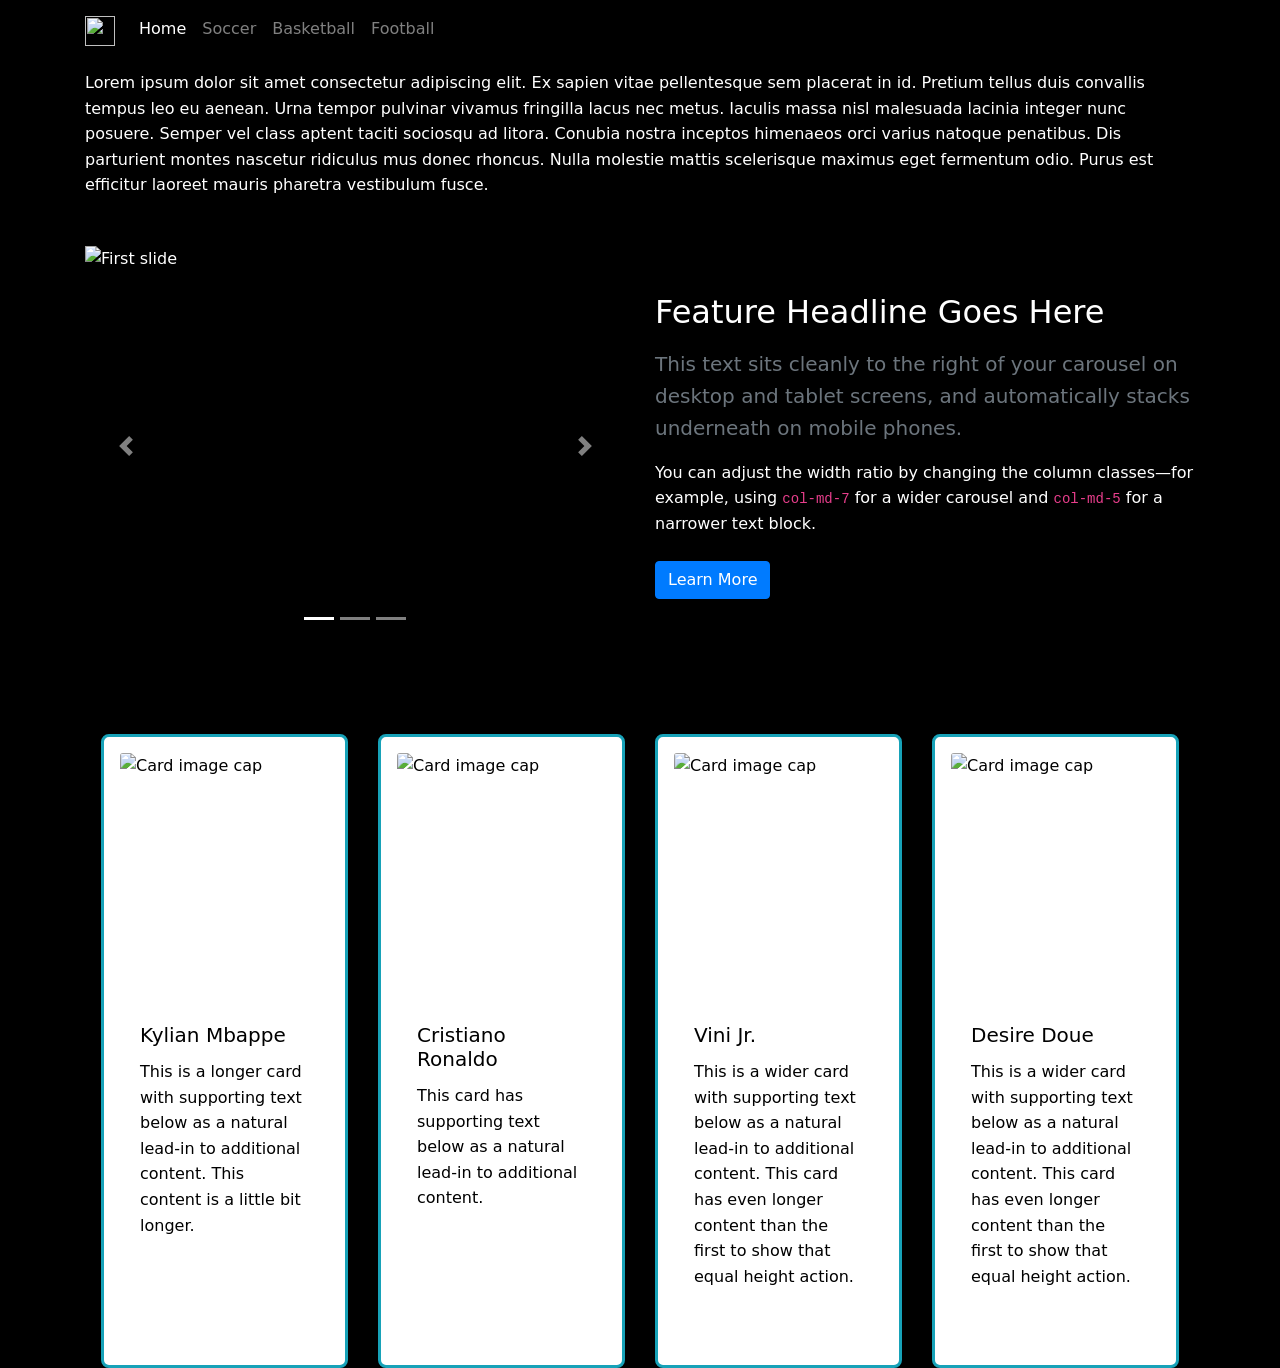
==== index.html @ 00d08259 "new adjust 2" ====
<!doctype html>
<html lang="en">
  <head>
    <!-- Required meta tags -->
    <meta charset="utf-8">
    <meta name="viewport" content="width=device-width, initial-scale=1, shrink-to-fit=no">

    <!-- Bootstrap CSS -->
    <link rel="stylesheet" href="https://cdn.jsdelivr.net/npm/bootstrap@4.0.0/dist/css/bootstrap.min.css" integrity="sha384-Gn5384xqQ1aoWXA+058RXPxPg6fy4IWvTNh0E263XmFcJlSAwiGgFAW/dAiS6JXm" crossorigin="anonymous">
    <link rel="stylesheet" href="styles.css" />
    
    <title>Nike</title>

      <nav class="navbar fixed-top navbar-expand-lg navbar-dark bg-black">
        <div class = "container">
          <a class="navbar-brand" href="#">
            <img src="https://static.vecteezy.com/system/resources/previews/014/414/661/original/nike-swoosh-logo-on-transparent-background-free-vector.jpg" width="30" height="30" alt="">
          </a>
          <button class="navbar-toggler" type="button" data-toggle="collapse" data-target="#navbarNavAltMarkup" aria-controls="navbarNavAltMarkup" aria-expanded="false" aria-label="Toggle navigation">
            <span class="navbar-toggler-icon"></span>
          </button>
          <div class="collapse navbar-collapse" id="navbarNavAltMarkup">
            <div class="navbar-nav">
              <a class="nav-item nav-link active" href="#">Home <span class="sr-only">(current)</span></a>
              <a class="nav-item nav-link" href="#">Soccer</a>
              <a class="nav-item nav-link" href="#">Basketball</a>
              <a class="nav-item nav-link" href="#">Football</a>
            </div>
          </div>
        </div>
      </nav>
    
  </head>
  <body>
     <main>
       
        <div class = "container">
          <p>
            Lorem ipsum dolor sit amet consectetur adipiscing elit. Ex sapien vitae pellentesque sem placerat in id. Pretium tellus duis convallis tempus leo eu aenean. Urna tempor pulvinar vivamus fringilla lacus nec metus. Iaculis massa nisl malesuada lacinia integer nunc posuere. Semper vel class aptent taciti sociosqu ad litora. Conubia nostra inceptos himenaeos orci varius natoque penatibus. Dis parturient montes nascetur ridiculus mus donec rhoncus. Nulla molestie mattis scelerisque maximus eget fermentum odio. Purus est efficitur laoreet mauris pharetra vestibulum fusce.
          </p>
        </div>

        <div class = "container my-5">
          <!-- 'align-items-center' vertically centers the text next to the carousel -->
          <div class = "row align-items-center g-4">
            
            <!-- Left Column: Carousel (Takes 6 of 12 columns on medium+ screens) -->
            <div class = "col-md-6">
              <div id = "featureCarousel" class = "carousel slide rounded overflow-hidden shadow" data-bs-ride = "carousel">
                
                <!-- Indicators (Dots) -->
                <div id = "carouselExampleIndicators" class = "carousel slide" data-ride = "carousel">
                  <ol class = "carousel-indicators">
                    <li data-target = "#carouselExampleIndicators" data-slide-to = "0" class = "active"></li>
                    <li data-target = "#carouselExampleIndicators" data-slide-to = "1"></li>
                    <li data-target = "#carouselExampleIndicators" data-slide-to = "2"></li>
                  </ol>
                  
                  <!-- Slides -->
                  <div class = "carousel-inner">
                    <div class = "carousel-item active">
                      <img class="d-block w-100 object-fit-cover" style = "height: 400px;" src = "https://www.soccerbible.com/media/142824/mbappe-tab-min.jpg" class="d-block w-100" alt="First slide">
                    </div>
                    <div class = "carousel-item">
                      <img class="d-block w-100 object-fit-cover" style = "height: 400px;" src = "https://static.nike.com/a/images/t_default/afab2e24-e9b5-40a0-86c3-c2890c92d301/ZM+SUPERFLY+10+ELITE+KM+FG.png" class="d-block w-100" alt="Second slide">
                    </div>
                    <div class = "carousel-item">
                      <img class="d-block w-100 object-fit-cover" style = "height: 400px;" src = "https://tse1.mm.bing.net/th/id/OIP.-Yha96NyEDZYQK-NwYE7YwHaIn?r=0&rs=1&pid=ImgDetMain&o=7&rm=3" class="d-block w-100" alt="Third slide">
                    </div>
                  </div>

                  <!-- Left/Right Controls -->
                  <a class = "carousel-control-prev" href = "#carouselExampleIndicators" role = "button" data-slide = "prev">
                    <span class = "carousel-control-prev-icon" aria-hidden="true"></span>
                    <span class = "sr-only">Previous</span>
                  </a>
                  <a class = "carousel-control-next" href = "#carouselExampleIndicators" role = "button" data-slide = "next">
                    <span class = "carousel-control-next-icon" aria-hidden = "true"></span>
                    <span class = "sr-only">Next</span>
                  </a>
                </div>
              </div>
            </div>

            <!-- Right Column: Text Content (Takes the remaining 6 columns) -->
            <div class = "col-md-6">
              <h2 class = "fw-bold mb-3">Feature Headline Goes Here</h2>
              <p class = "lead text-muted">
                This text sits cleanly to the right of your carousel on desktop and tablet screens, and automatically stacks underneath on mobile phones.
              </p>
              <p>
                You can adjust the width ratio by changing the column classes—for example, using <code>col-md-7</code> for a wider carousel and <code>col-md-5</code> for a narrower text block.
              </p>
              <a href = "#" class = "btn btn-primary mt-2">Learn More</a>
            </div>
          </div>
        </div>

        <div class = "container">
          <div class="row row-cols-1 row-cols-sm-6 row-cols-md-6  row-cols-lg-6 row-cols-xlg-4 p-3">
            <div class="col">
              <div class="card h-100 border-info mb-3">
                <img class="card-img-top" src="https://images.rtl.fr/~c/2000v2000/rtl/www/1556241-kylian-mbappe-avec-les-bleus-au-qatar-le-30-novembre-2022.jpg" alt="Card image cap">
                  <div class="card-body">
                    <h5 class="card-title">Kylian Mbappe</h5>
                    <p class="card-text">This is a longer card with supporting text below as a natural lead-in to additional content. This content is a little bit longer.</p>
                  </div>
              </div>
            </div>

            <div class="col">
              <div class="card h-100 border-info mb-3">
                <img class="card-img-top" src="https://wallpapercave.com/wp/wp2051401.jpg" alt="Card image cap">
                  <div class="card-body">
                    <h5 class="card-title">Cristiano Ronaldo</h5>
                    <p class="card-text">This card has supporting text below as a natural lead-in to additional content.</p>
                  </div>
              </div>
            </div>

            <div class="col">
              <div class="card h-100 border-info mb-3">
                <img class="card-img-top" src="https://library.sportingnews.com/styles/twitter_card_120x120/s3/2024-06/Vinicius%20Junior%20Real%20Madrid%20060124.jpg?itok=tAHAmR2J" alt="Card image cap">
                  <div class="card-body">
                    <h5 class="card-title">Vini Jr.</h5>
                    <p class="card-text">This is a wider card with supporting text below as a natural lead-in to additional content. This card has even longer content than the first to show that equal height action.</p>
                  </div>
              </div>
            </div>
            
            <div class="col">
              <div class="card h-100 border-info mb-3">
                <img class="card-img-top" src="https://photos.madeinparisiens.com/ligue-des-champions/2025/zoom/ldc-20250312165918-1172.jpg" alt="Card image cap">
                  <div class="card-body">
                    <h5 class="card-title">Desire Doue</h5>
                    <p class="card-text">This is a wider card with supporting text below as a natural lead-in to additional content. This card has even longer content than the first to show that equal height action.</p>
                  </div>
              </div>
            </div>
          </div>
        </div>
       
      </main>


    <!-- Optional JavaScript -->
    <!-- jQuery first, then Popper.js, then Bootstrap JS -->
    <script src="https://code.jquery.com/jquery-3.2.1.slim.min.js" integrity="sha384-KJ3o2DKtIkvYIK3UENzmM7KCkRr/rE9/Qpg6aAZGJwFDMVNA/GpGFF93hXpG5KkN" crossorigin="anonymous"></script>
    <script src="https://cdn.jsdelivr.net/npm/popper.js@1.12.9/dist/umd/popper.min.js" integrity="sha384-ApNbgh9B+Y1QKtv3Rn7W3mgPxhU9K/ScQsAP7hUibX39j7fakFPskvXusvfa0b4Q" crossorigin="anonymous"></script>
    <script src="https://cdn.jsdelivr.net/npm/bootstrap@4.0.0/dist/js/bootstrap.min.js" integrity="sha384-JZR6Spejh4U02d8jOt6vLEHfe/JQGiRRSQQxSfFWpi1MquVdAyjUar5+76PVCmYl" crossorigin="anonymous"></script>
  </body>
</html>
---- styles.css ----
/* 1. Global Reset & Box Sizing */
* {
  box-sizing: border-box;
  margin: 0;
  padding: 0;
}

/* 2. Page-Wide Dark Theme */
body {
  background-color: #000000; /* Pure black background */
  color: #ffffff;            /* Pure white text */
  font-family: system-ui, -apple-system, BlinkMacSystemFont, "Segoe UI", Roboto, sans-serif;
  line-height: 1.6;
  padding-top: 70px;             /* Outer breathing room around the page edges */
}


.card {
  color: #000000;
  border-color: #17a2b8; /* Info color border */
  border-width: 0.2rem; 
  border-radius: 0.5rem; /* Rounded corners */
  margin-top: 1.5rem;
  margin-bottom: 1.5rem;
  padding: 1rem; /* Inner padding */
}

/* 3. Proper Spacing for Divs */
#carouselExampleControls {
  margin-top: 1.5rem;
  padding: 1.5rem;           /* Space inside the div (between border and text) */
  margin-bottom: 1.5rem;     /* Space outside the div (separating stacked divs) */
}


.center {
  display: flex;
  justify-content: center;
  align-items: center;
}

/* img {
  max-width: 100%;
  height: auto;
  display: block;
} */

.carousel-item img {
  height: auto;
  object-fit: cover;
}

.card-img-top {
  width: 100%;
  height: 250px;
  object-fit: cover;
  object-position: top;
}

nav {
  margin-bottom: 1.5rem;
  border-color: #17a2b8; /* Info color border */
  border-width: 0.2rem; 
  border-radius: 0.5rem; /* Rounded corners */
}
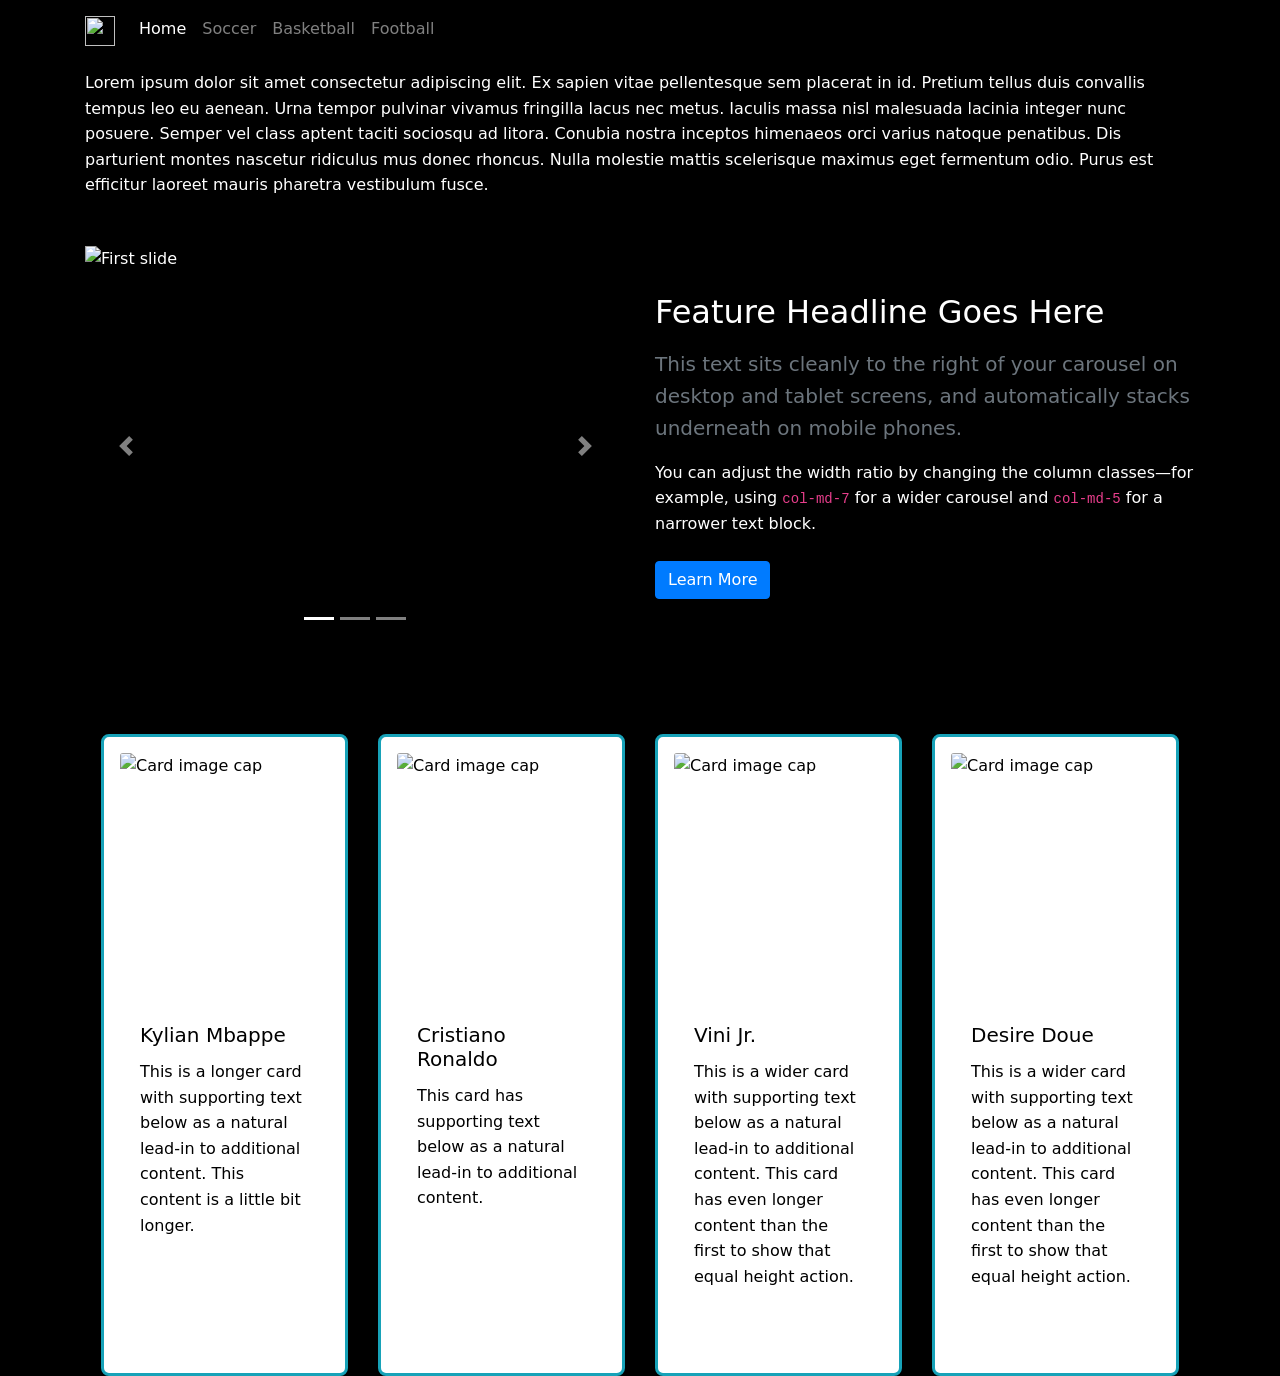
==== commit 75007f56: "new attempt" ====
--- a/index.html
+++ b/index.html
@@ -97,9 +97,9 @@
         </div>
 
         <div class = "container">
-          <div class="row row-cols-1 row-cols-sm-6 row-cols-md-6  row-cols-lg-6 row-cols-xlg-4 p-3">
+          <div class="row row-cols-1 row-cols-sm-2 row-cols-md-2  row-cols-lg-2 row-cols-xlg-4 p-3">
             <div class="col">
-              <div class="card h-100 border-info mb-3">
+              <div class="card h-100 border-info g-4">
                 <img class="card-img-top" src="https://images.rtl.fr/~c/2000v2000/rtl/www/1556241-kylian-mbappe-avec-les-bleus-au-qatar-le-30-novembre-2022.jpg" alt="Card image cap">
                   <div class="card-body">
                     <h5 class="card-title">Kylian Mbappe</h5>
@@ -109,7 +109,7 @@
             </div>
 
             <div class="col">
-              <div class="card h-100 border-info mb-3">
+              <div class="card h-100 border-info g-4">
                 <img class="card-img-top" src="https://wallpapercave.com/wp/wp2051401.jpg" alt="Card image cap">
                   <div class="card-body">
                     <h5 class="card-title">Cristiano Ronaldo</h5>
@@ -119,7 +119,7 @@
             </div>
 
             <div class="col">
-              <div class="card h-100 border-info mb-3">
+              <div class="card h-100 border-info g-4">
                 <img class="card-img-top" src="https://library.sportingnews.com/styles/twitter_card_120x120/s3/2024-06/Vinicius%20Junior%20Real%20Madrid%20060124.jpg?itok=tAHAmR2J" alt="Card image cap">
                   <div class="card-body">
                     <h5 class="card-title">Vini Jr.</h5>
@@ -129,7 +129,7 @@
             </div>
             
             <div class="col">
-              <div class="card h-100 border-info mb-3">
+              <div class="card h-100 border-info g-4">
                 <img class="card-img-top" src="https://photos.madeinparisiens.com/ligue-des-champions/2025/zoom/ldc-20250312165918-1172.jpg" alt="Card image cap">
                   <div class="card-body">
                     <h5 class="card-title">Desire Doue</h5>
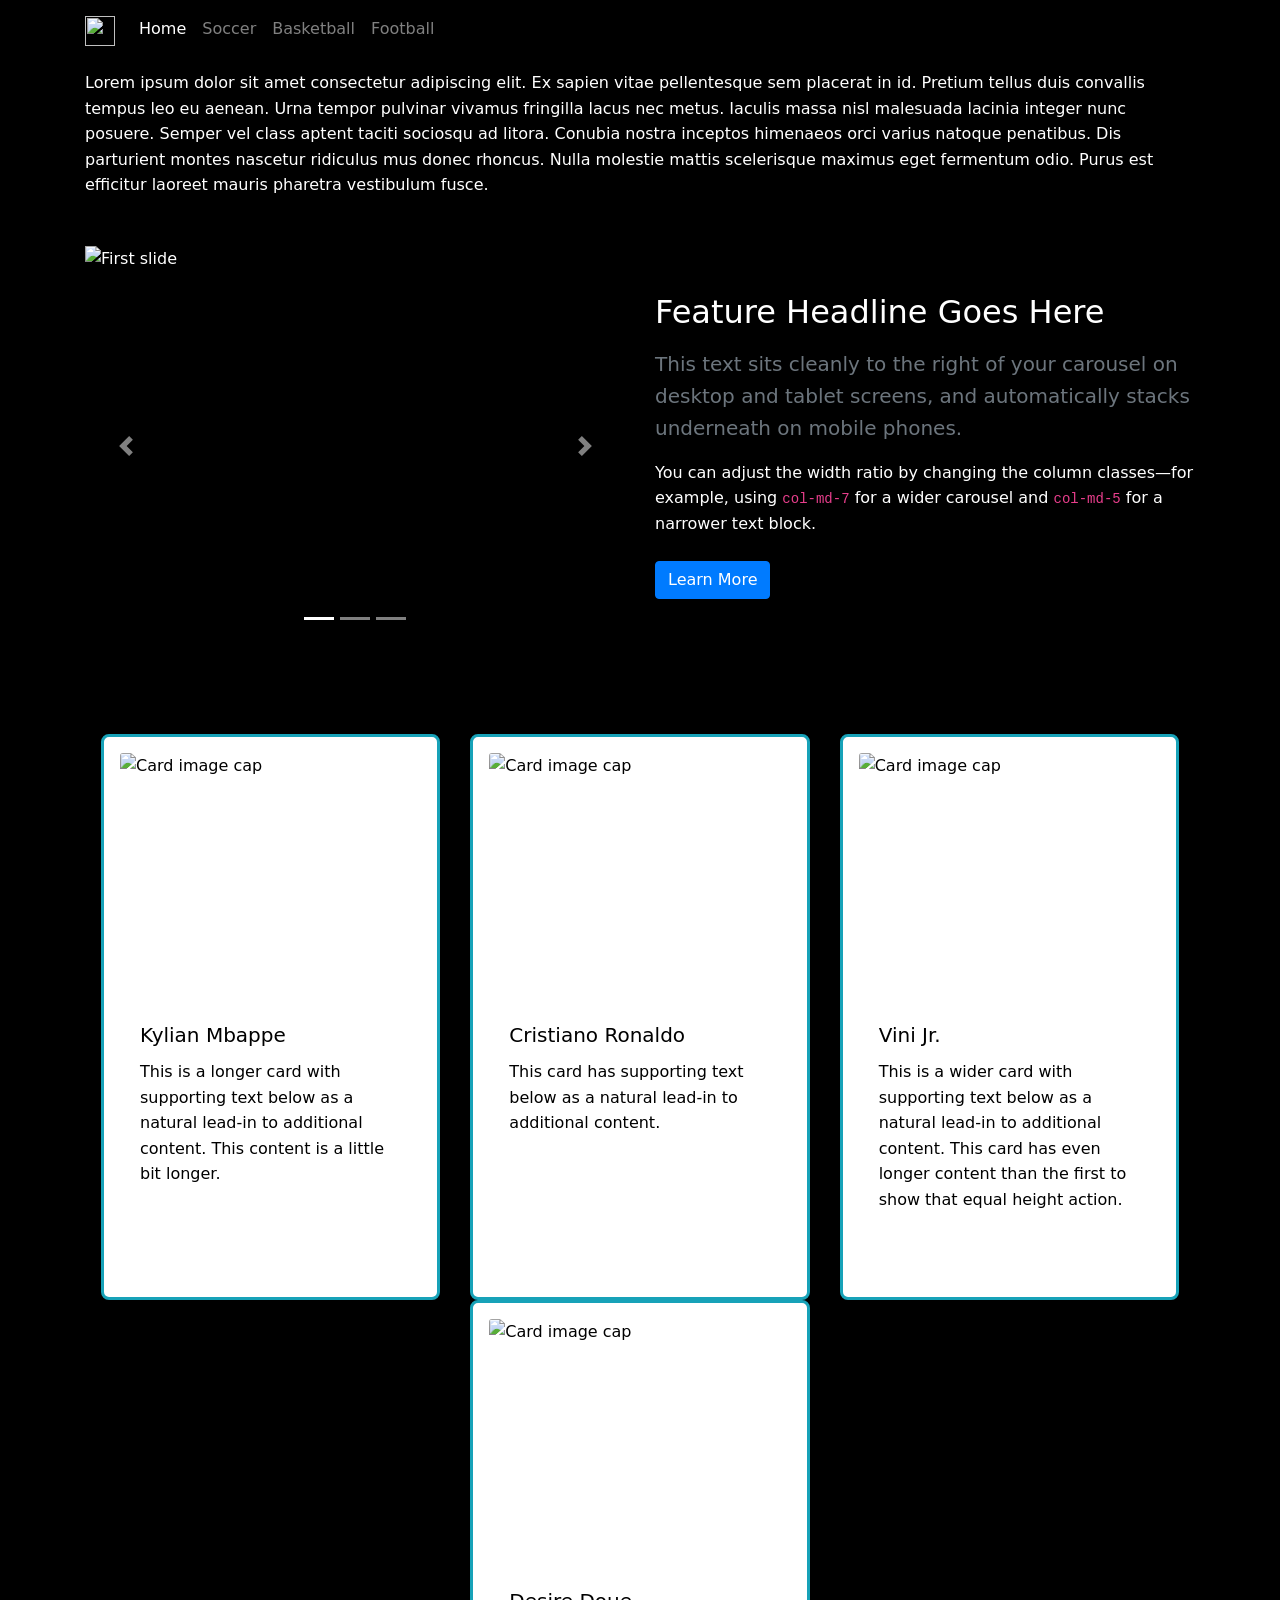
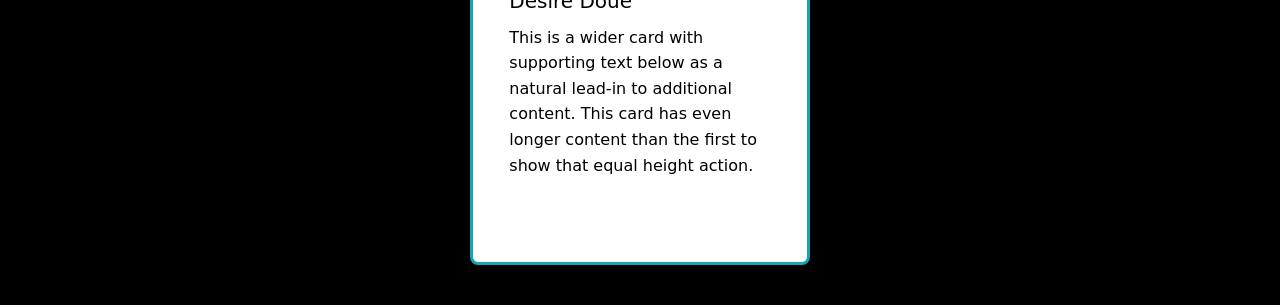
==== commit 9dc3c71f: "random test" ====
--- a/index.html
+++ b/index.html
@@ -97,8 +97,8 @@
         </div>
 
         <div class = "container">
-          <div class="row row-cols-1 row-cols-sm-2 row-cols-md-2  row-cols-lg-2 row-cols-xlg-4 p-3">
-            <div class="col">
+          <div class="row my-5 justify-content-center p-3">
+            <div class="col-1 col-sm-2 col-md-2 col-lg-2 col-xl-4">
               <div class="card h-100 border-info g-4">
                 <img class="card-img-top" src="https://images.rtl.fr/~c/2000v2000/rtl/www/1556241-kylian-mbappe-avec-les-bleus-au-qatar-le-30-novembre-2022.jpg" alt="Card image cap">
                   <div class="card-body">
@@ -108,7 +108,7 @@
               </div>
             </div>
 
-            <div class="col">
+            <div class="col-1 col-sm-2 col-md-2 col-lg-2 col-xl-4">
               <div class="card h-100 border-info g-4">
                 <img class="card-img-top" src="https://wallpapercave.com/wp/wp2051401.jpg" alt="Card image cap">
                   <div class="card-body">
@@ -118,7 +118,7 @@
               </div>
             </div>
 
-            <div class="col">
+            <div class="col-1 col-sm-2 col-md-2 col-lg-2 col-xl-4">
               <div class="card h-100 border-info g-4">
                 <img class="card-img-top" src="https://library.sportingnews.com/styles/twitter_card_120x120/s3/2024-06/Vinicius%20Junior%20Real%20Madrid%20060124.jpg?itok=tAHAmR2J" alt="Card image cap">
                   <div class="card-body">
@@ -128,7 +128,7 @@
               </div>
             </div>
             
-            <div class="col">
+            <div class="col-1 col-sm-2 col-md-2 col-lg-2 col-xl-4">
               <div class="card h-100 border-info g-4">
                 <img class="card-img-top" src="https://photos.madeinparisiens.com/ligue-des-champions/2025/zoom/ldc-20250312165918-1172.jpg" alt="Card image cap">
                   <div class="card-body">
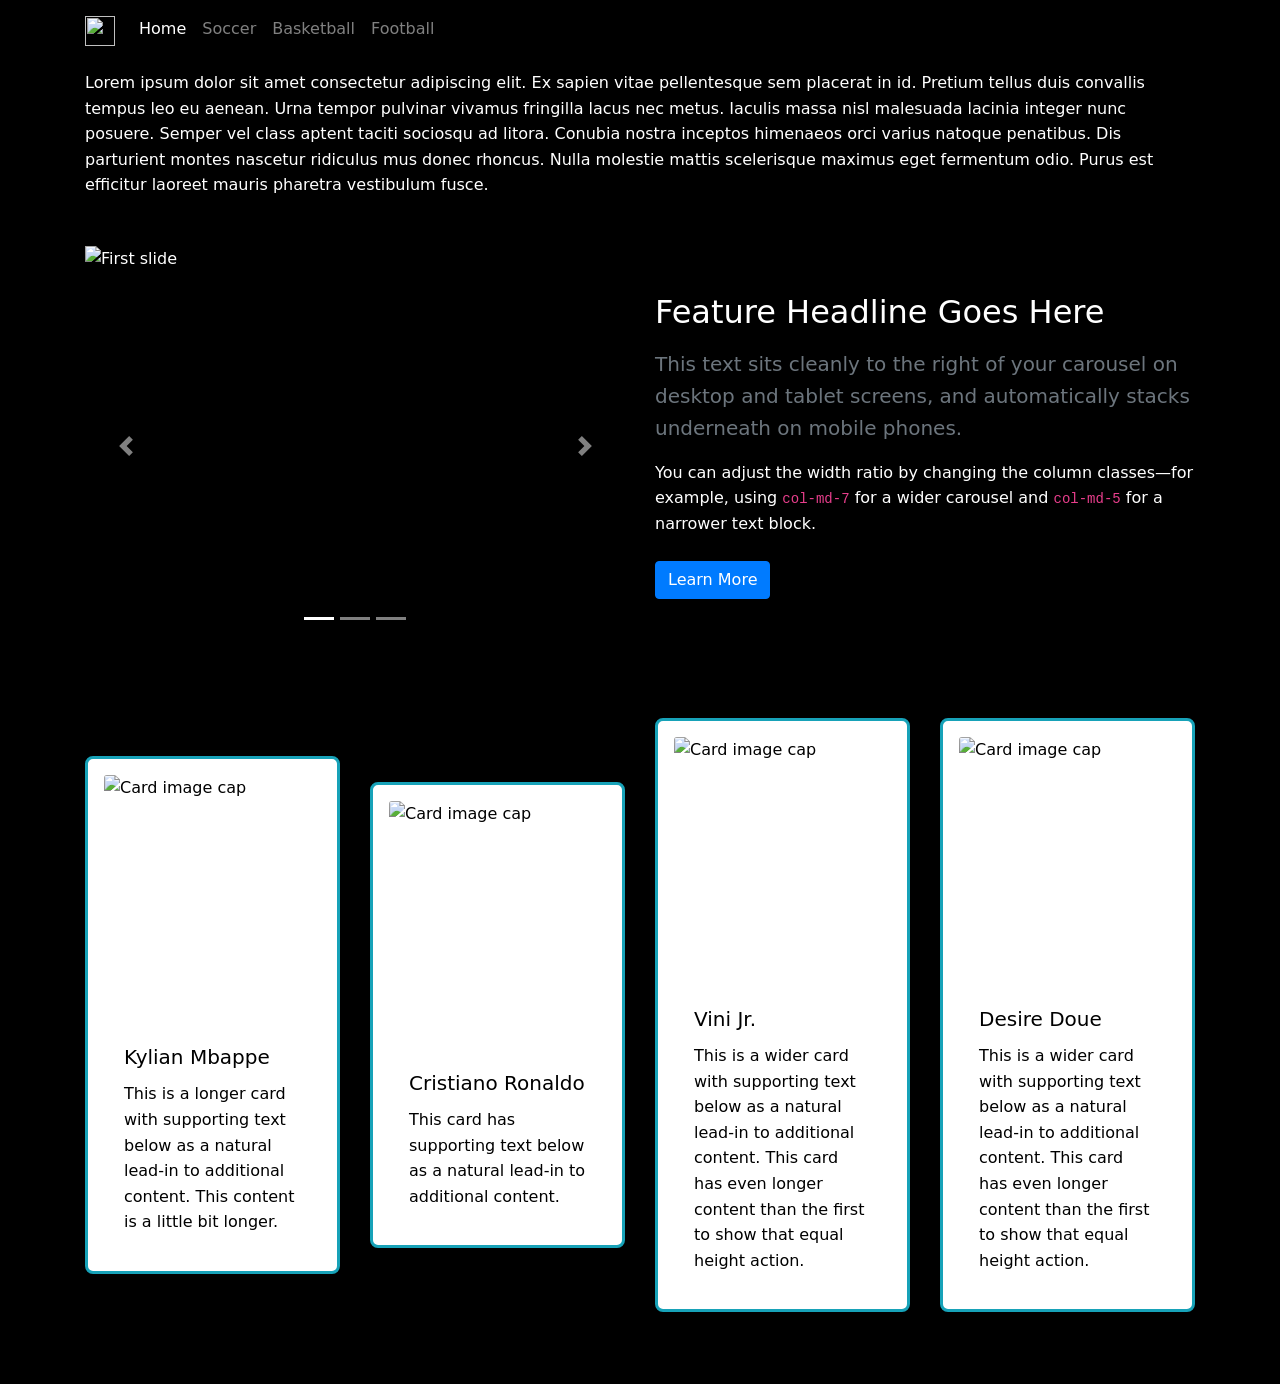
==== commit cff29fb9: "new stuff" ====
--- a/index.html
+++ b/index.html
@@ -96,9 +96,9 @@
           </div>
         </div>
 
-        <div class = "container">
-          <div class="row my-5 justify-content-center p-3">
-            <div class="col-1 col-sm-2 col-md-2 col-lg-2 col-xl-4">
+        <div class = "container my-5">
+          <div class="row align-items-center row-cols-1 row-cols-sm-2 row-cols-md-2  row-cols-lg-2 row-cols-xlg-4 g-4">
+            <div class="col">
               <div class="card h-100 border-info g-4">
                 <img class="card-img-top" src="https://images.rtl.fr/~c/2000v2000/rtl/www/1556241-kylian-mbappe-avec-les-bleus-au-qatar-le-30-novembre-2022.jpg" alt="Card image cap">
                   <div class="card-body">
@@ -108,7 +108,7 @@
               </div>
             </div>
 
-            <div class="col-1 col-sm-2 col-md-2 col-lg-2 col-xl-4">
+            <div class="col">
               <div class="card h-100 border-info g-4">
                 <img class="card-img-top" src="https://wallpapercave.com/wp/wp2051401.jpg" alt="Card image cap">
                   <div class="card-body">
@@ -118,7 +118,7 @@
               </div>
             </div>
 
-            <div class="col-1 col-sm-2 col-md-2 col-lg-2 col-xl-4">
+            <div class="col">
               <div class="card h-100 border-info g-4">
                 <img class="card-img-top" src="https://library.sportingnews.com/styles/twitter_card_120x120/s3/2024-06/Vinicius%20Junior%20Real%20Madrid%20060124.jpg?itok=tAHAmR2J" alt="Card image cap">
                   <div class="card-body">
@@ -128,7 +128,7 @@
               </div>
             </div>
             
-            <div class="col-1 col-sm-2 col-md-2 col-lg-2 col-xl-4">
+            <div class="col">
               <div class="card h-100 border-info g-4">
                 <img class="card-img-top" src="https://photos.madeinparisiens.com/ligue-des-champions/2025/zoom/ldc-20250312165918-1172.jpg" alt="Card image cap">
                   <div class="card-body">
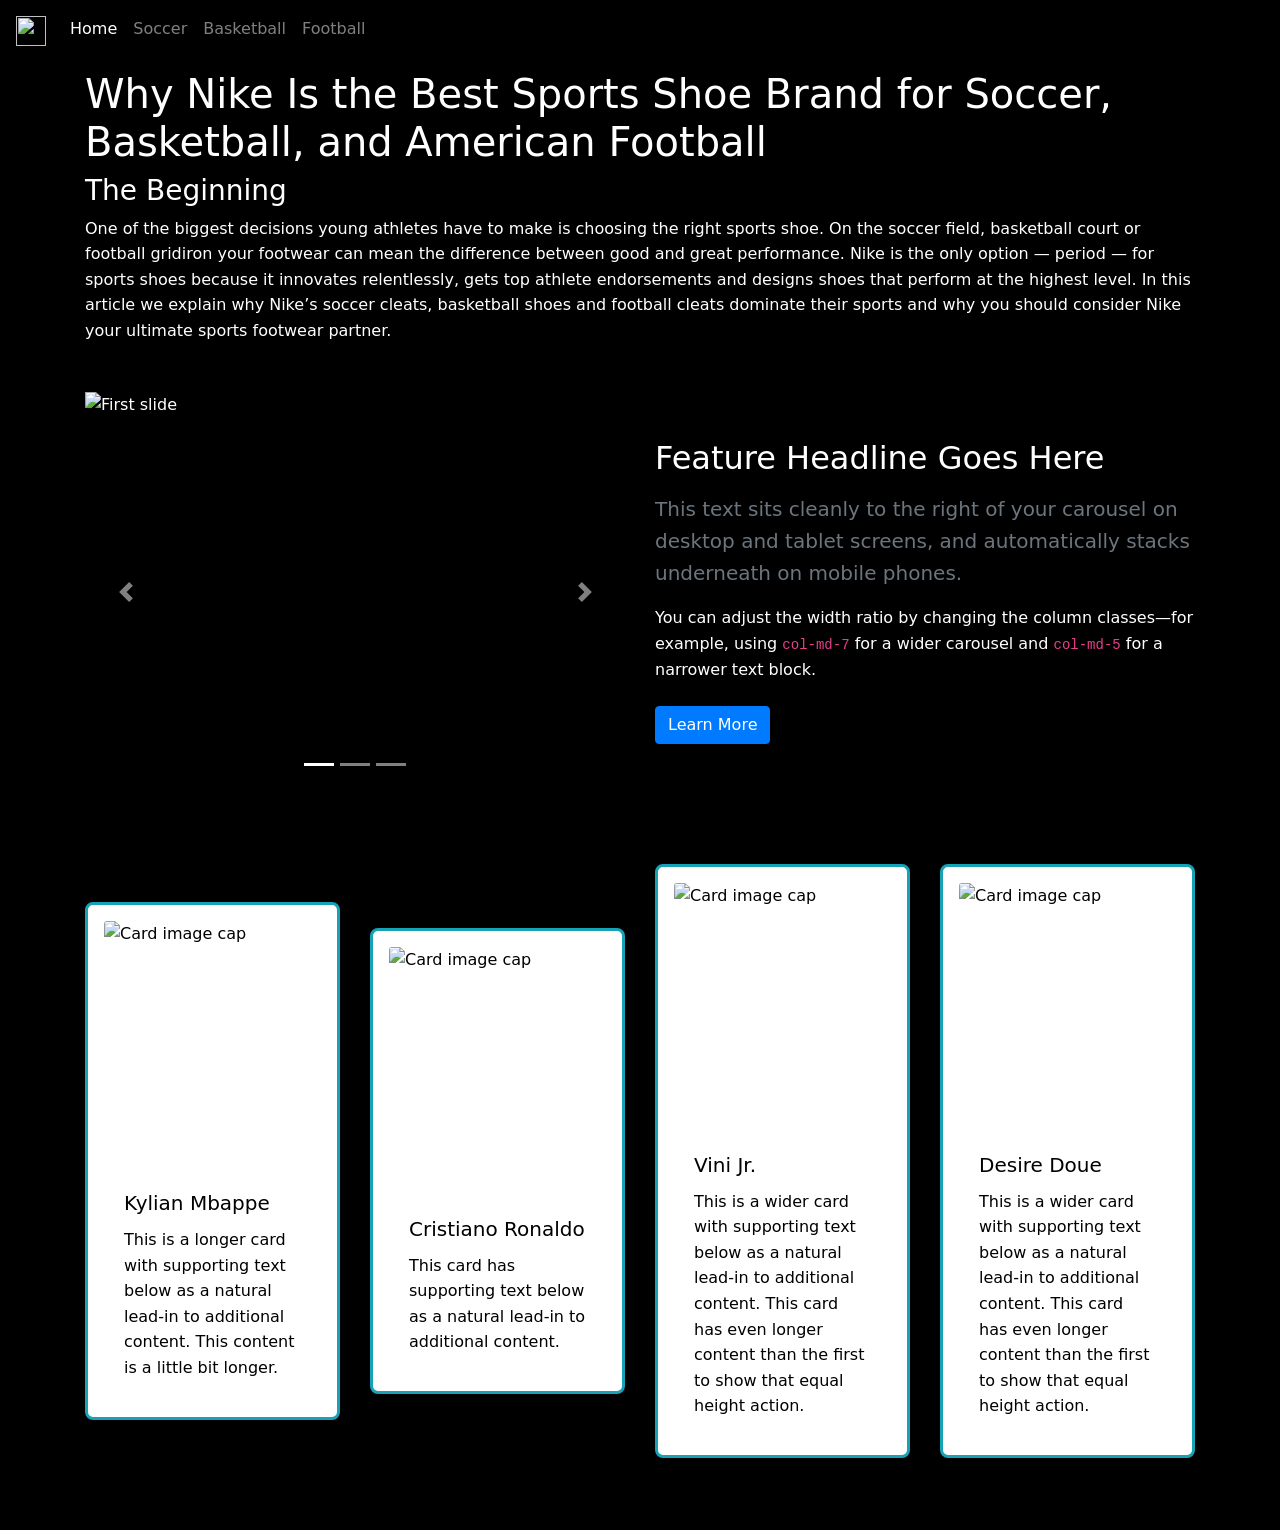
==== commit db17f8ee: "add content" ====
--- a/index.html
+++ b/index.html
@@ -5,41 +5,52 @@
     <meta charset="utf-8">
     <meta name="viewport" content="width=device-width, initial-scale=1, shrink-to-fit=no">
 
+    <link rel="stylesheet" href="https://cdnjs.cloudflare.com/ajax/libs/font-awesome/7.3.1/css/all.min.css" integrity="sha512-QeR2VH+lsBE5LSAe1Q5EnTBbe7XTBubt8dG93Y7gidSgdMCr8nVqKcfKAMyN96SV8KDbZVTDXChatu5G2KQGzg==" crossorigin="anonymous" referrerpolicy="no-referrer">
+
     <!-- Bootstrap CSS -->
     <link rel="stylesheet" href="https://cdn.jsdelivr.net/npm/bootstrap@4.0.0/dist/css/bootstrap.min.css" integrity="sha384-Gn5384xqQ1aoWXA+058RXPxPg6fy4IWvTNh0E263XmFcJlSAwiGgFAW/dAiS6JXm" crossorigin="anonymous">
     <link rel="stylesheet" href="styles.css" />
     
     <title>Nike</title>
 
-      <nav class="navbar fixed-top navbar-expand-lg navbar-dark bg-black">
-        <div class = "container">
-          <a class="navbar-brand" href="#">
+      <div class = "container">
+        <nav class="navbar fixed-top navbar-expand-lg navbar-dark bg-black">
+          <a class="navbar-brand" href="#home">
             <img src="https://static.vecteezy.com/system/resources/previews/014/414/661/original/nike-swoosh-logo-on-transparent-background-free-vector.jpg" width="30" height="30" alt="">
           </a>
           <button class="navbar-toggler" type="button" data-toggle="collapse" data-target="#navbarNavAltMarkup" aria-controls="navbarNavAltMarkup" aria-expanded="false" aria-label="Toggle navigation">
             <span class="navbar-toggler-icon"></span>
           </button>
           <div class="collapse navbar-collapse" id="navbarNavAltMarkup">
-            <div class="navbar-nav">
-              <a class="nav-item nav-link active" href="#">Home <span class="sr-only">(current)</span></a>
-              <a class="nav-item nav-link" href="#">Soccer</a>
-              <a class="nav-item nav-link" href="#">Basketball</a>
-              <a class="nav-item nav-link" href="#">Football</a>
+            <div class="navbar-nav ms-auto">
+              <a class="nav-item nav-link active" href="#home"><i class="fa-solid fa-house"></i>Home <span class="sr-only">(current)</span></a>
+              <a class="nav-item nav-link" href="#soccer"><i class="fa-solid fa-futbol"></i>Soccer</a>
+              <a class="nav-item nav-link" href="#basketball"><i class="fa-solid fa-basketball"></i>Basketball</a>
+              <a class="nav-item nav-link" href="#football"><i class="fa-solid fa-football"></i>Football</a>
             </div>
           </div>
-        </div>
-      </nav>
+        </nav>
+      </div>
     
   </head>
   <body>
      <main>
        
+      <section id="home">
         <div class = "container">
+          <h1>
+            Why Nike Is the Best Sports Shoe Brand for Soccer, Basketball, and American Football
+          </h1>
+          <h3>
+            The Beginning
+          </h3>
           <p>
-            Lorem ipsum dolor sit amet consectetur adipiscing elit. Ex sapien vitae pellentesque sem placerat in id. Pretium tellus duis convallis tempus leo eu aenean. Urna tempor pulvinar vivamus fringilla lacus nec metus. Iaculis massa nisl malesuada lacinia integer nunc posuere. Semper vel class aptent taciti sociosqu ad litora. Conubia nostra inceptos himenaeos orci varius natoque penatibus. Dis parturient montes nascetur ridiculus mus donec rhoncus. Nulla molestie mattis scelerisque maximus eget fermentum odio. Purus est efficitur laoreet mauris pharetra vestibulum fusce.
+            One of the biggest decisions young athletes have to make is choosing the right sports shoe. On the soccer field, basketball court or football gridiron your footwear can mean the difference between good and great performance. Nike is the only option — period — for sports shoes because it innovates relentlessly, gets top athlete endorsements and designs shoes that perform at the highest level. In this article we explain why Nike’s soccer cleats, basketball shoes and football cleats dominate their sports and why you should consider Nike your ultimate sports footwear partner.
           </p>
         </div>
+      </section>
 
+      <section id="soccer">
         <div class = "container my-5">
           <!-- 'align-items-center' vertically centers the text next to the carousel -->
           <div class = "row align-items-center g-4">
@@ -139,8 +150,9 @@
             </div>
           </div>
         </div>
-       
-      </main>
+      </section>
+
+    </main>
 
 
     <!-- Optional JavaScript -->
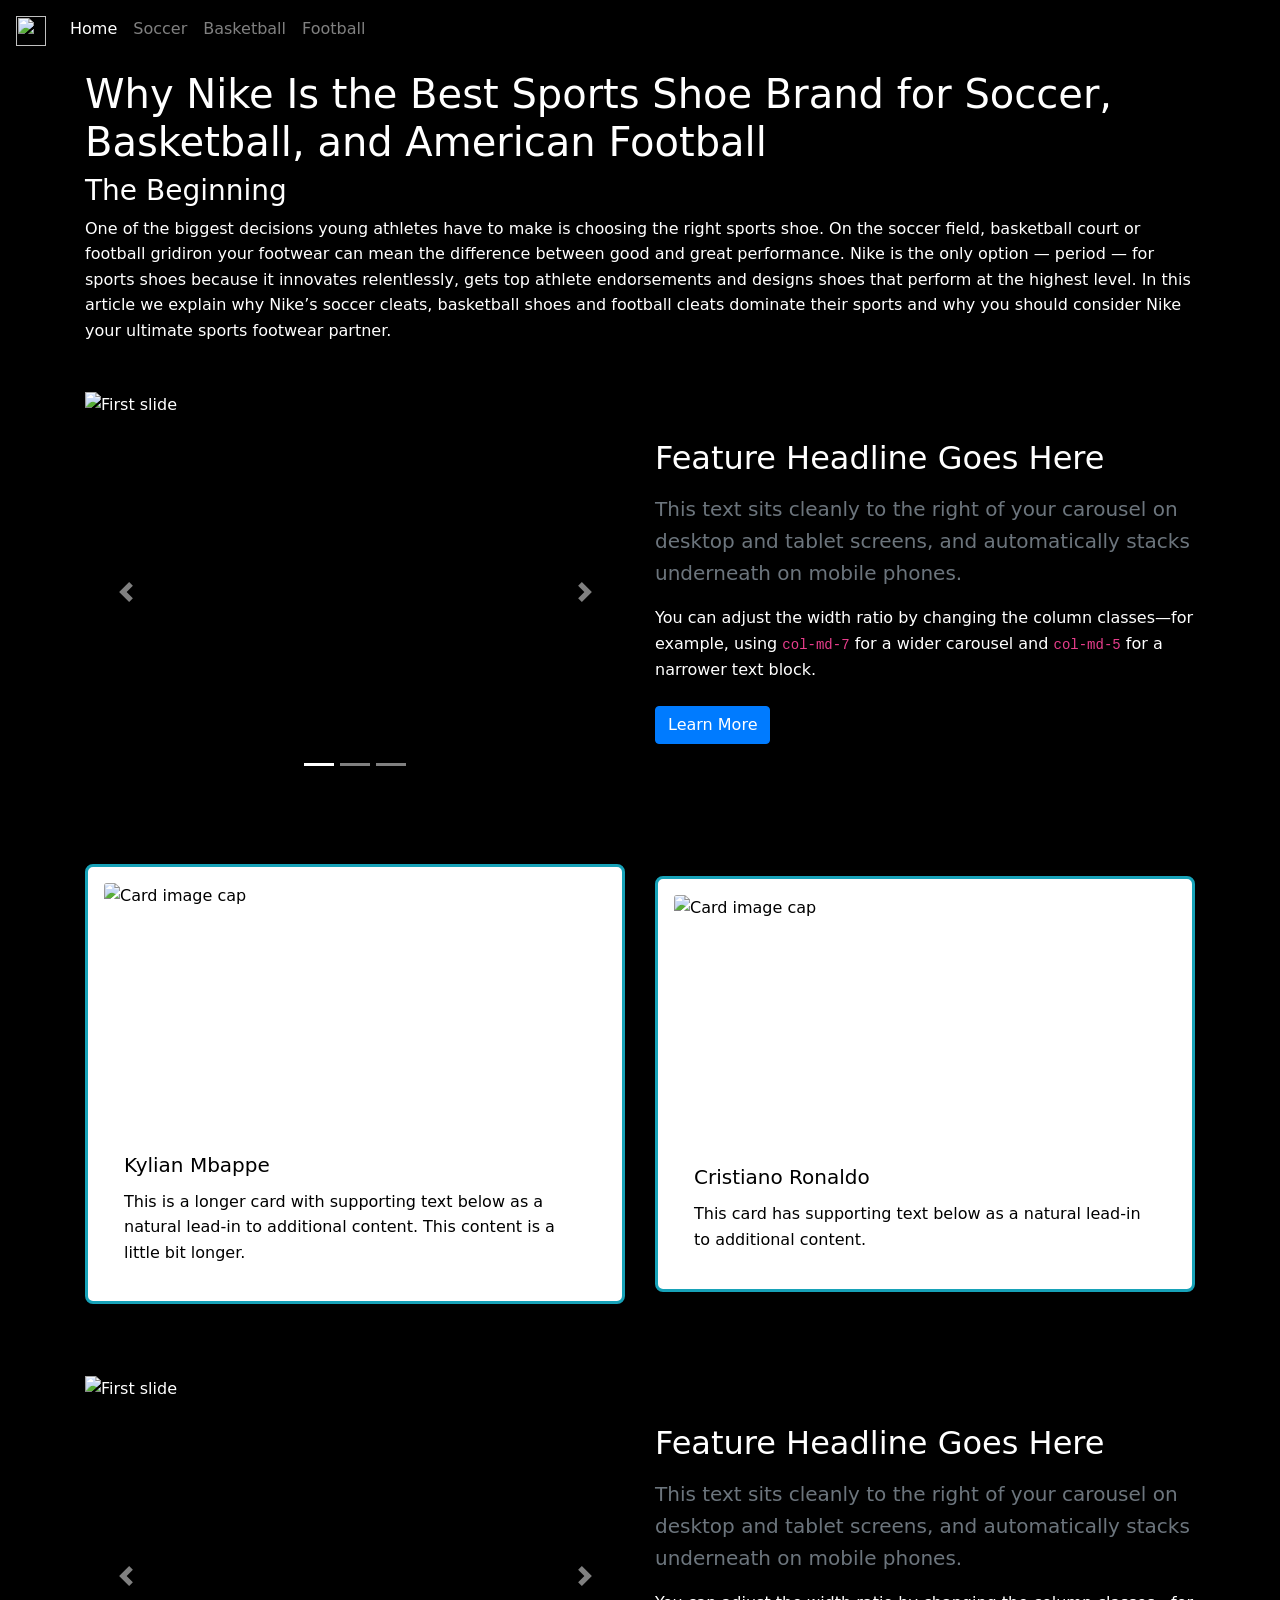
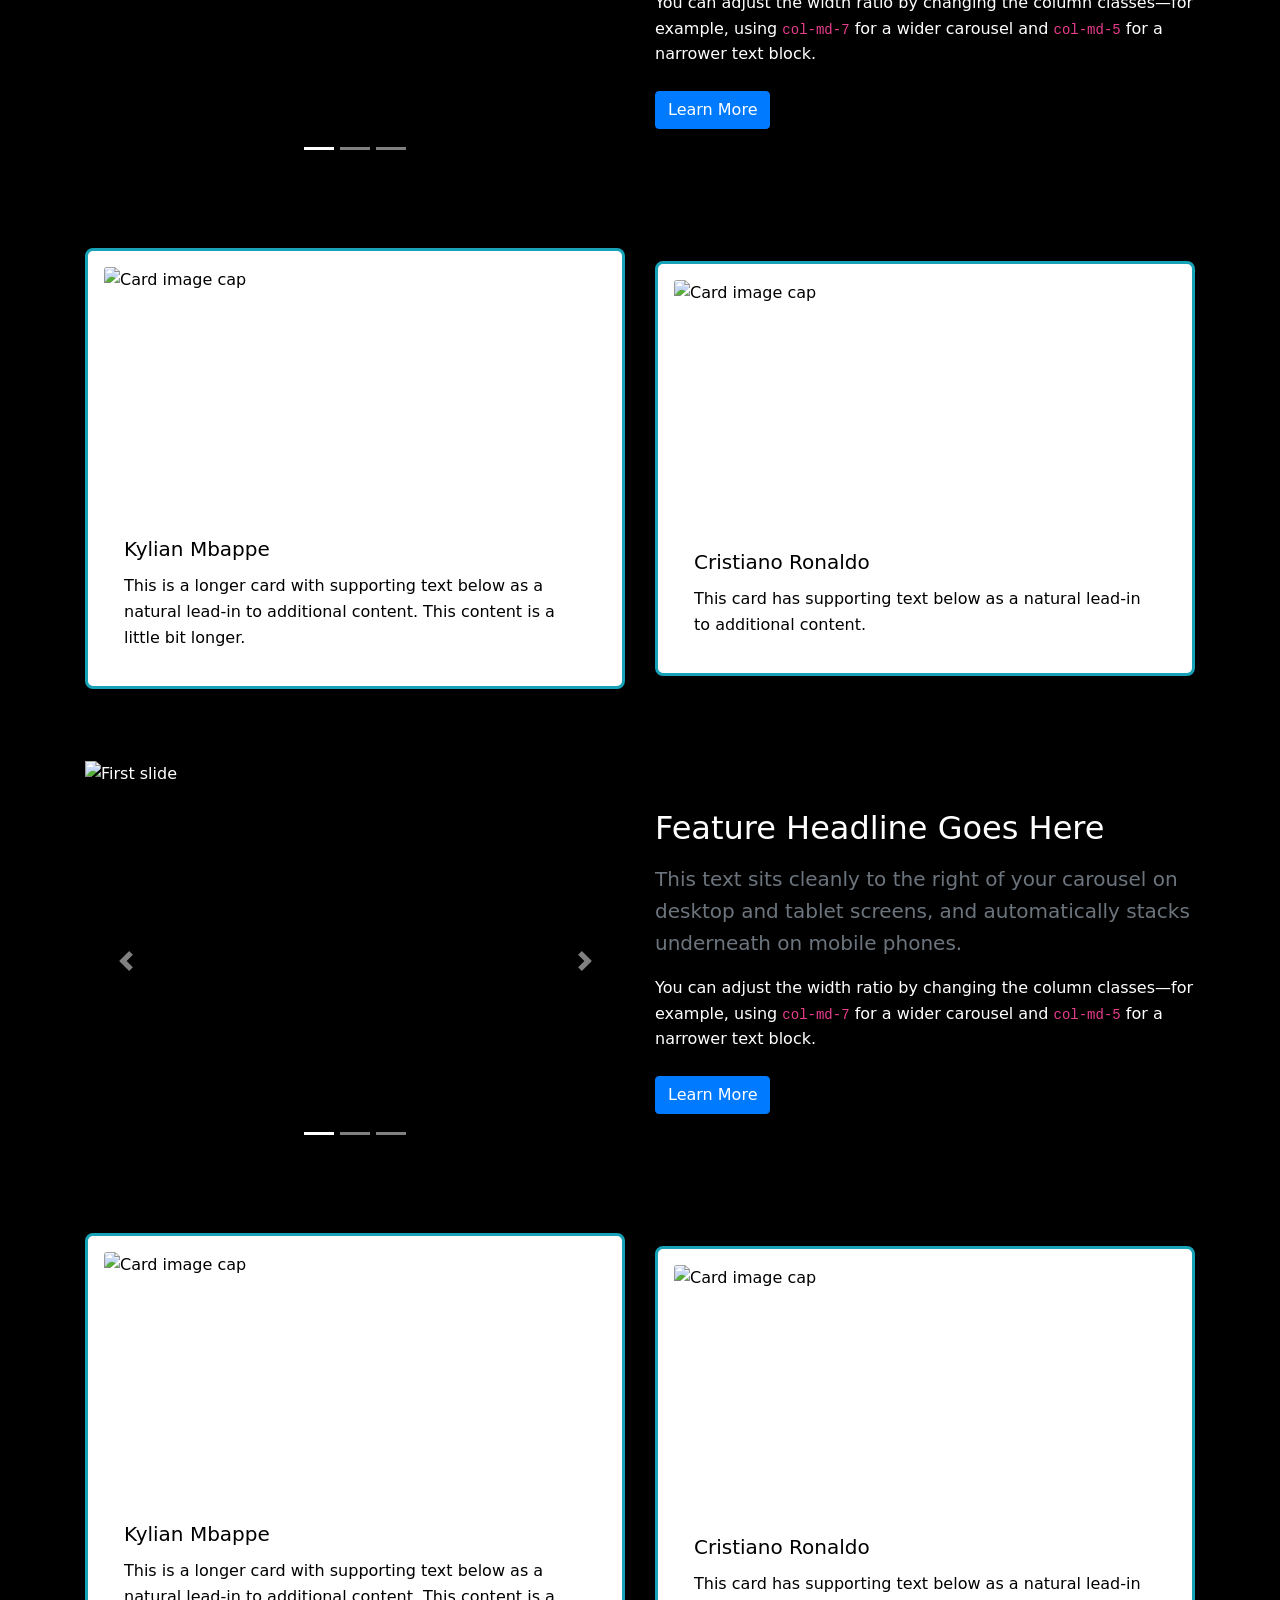
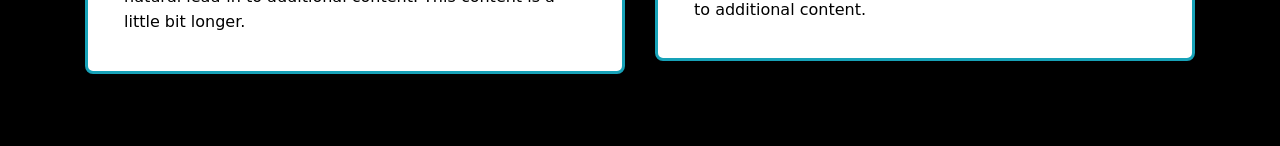
==== commit 285d12ff: "add new sections" ====
--- a/index.html
+++ b/index.html
@@ -108,7 +108,7 @@
         </div>
 
         <div class = "container my-5">
-          <div class="row align-items-center row-cols-1 row-cols-sm-2 row-cols-md-2  row-cols-lg-2 row-cols-xlg-4 g-4">
+          <div class="row align-items-center row-cols-1 row-cols-md-2 g-4">
             <div class="col">
               <div class="card h-100 border-info g-4">
                 <img class="card-img-top" src="https://images.rtl.fr/~c/2000v2000/rtl/www/1556241-kylian-mbappe-avec-les-bleus-au-qatar-le-30-novembre-2022.jpg" alt="Card image cap">
@@ -128,23 +128,167 @@
                   </div>
               </div>
             </div>
-
-            <div class="col">
-              <div class="card h-100 border-info g-4">
-                <img class="card-img-top" src="https://library.sportingnews.com/styles/twitter_card_120x120/s3/2024-06/Vinicius%20Junior%20Real%20Madrid%20060124.jpg?itok=tAHAmR2J" alt="Card image cap">
-                  <div class="card-body">
-                    <h5 class="card-title">Vini Jr.</h5>
-                    <p class="card-text">This is a wider card with supporting text below as a natural lead-in to additional content. This card has even longer content than the first to show that equal height action.</p>
-                  </div>
-              </div>
-            </div>
+          </div>
+        </div>
+      </section>
+
+      <section id="basketball">
+        <div class = "container my-5">
+          <!-- 'align-items-center' vertically centers the text next to the carousel -->
+          <div class = "row align-items-center g-4">
             
-            <div class="col">
-              <div class="card h-100 border-info g-4">
-                <img class="card-img-top" src="https://photos.madeinparisiens.com/ligue-des-champions/2025/zoom/ldc-20250312165918-1172.jpg" alt="Card image cap">
-                  <div class="card-body">
-                    <h5 class="card-title">Desire Doue</h5>
-                    <p class="card-text">This is a wider card with supporting text below as a natural lead-in to additional content. This card has even longer content than the first to show that equal height action.</p>
+            <!-- Left Column: Carousel (Takes 6 of 12 columns on medium+ screens) -->
+            <div class = "col-md-6">
+              <div id = "featureCarousel" class = "carousel slide rounded overflow-hidden shadow" data-bs-ride = "carousel">
+                
+                <!-- Indicators (Dots) -->
+                <div id = "carouselExampleIndicators" class = "carousel slide" data-ride = "carousel">
+                  <ol class = "carousel-indicators">
+                    <li data-target = "#carouselExampleIndicators" data-slide-to = "0" class = "active"></li>
+                    <li data-target = "#carouselExampleIndicators" data-slide-to = "1"></li>
+                    <li data-target = "#carouselExampleIndicators" data-slide-to = "2"></li>
+                  </ol>
+                  
+                  <!-- Slides -->
+                  <div class = "carousel-inner">
+                    <div class = "carousel-item active">
+                      <img class="d-block w-100 object-fit-cover" style = "height: 400px;" src = "https://www.soccerbible.com/media/142824/mbappe-tab-min.jpg" class="d-block w-100" alt="First slide">
+                    </div>
+                    <div class = "carousel-item">
+                      <img class="d-block w-100 object-fit-cover" style = "height: 400px;" src = "https://static.nike.com/a/images/t_default/afab2e24-e9b5-40a0-86c3-c2890c92d301/ZM+SUPERFLY+10+ELITE+KM+FG.png" class="d-block w-100" alt="Second slide">
+                    </div>
+                    <div class = "carousel-item">
+                      <img class="d-block w-100 object-fit-cover" style = "height: 400px;" src = "https://tse1.mm.bing.net/th/id/OIP.-Yha96NyEDZYQK-NwYE7YwHaIn?r=0&rs=1&pid=ImgDetMain&o=7&rm=3" class="d-block w-100" alt="Third slide">
+                    </div>
+                  </div>
+
+                  <!-- Left/Right Controls -->
+                  <a class = "carousel-control-prev" href = "#carouselExampleIndicators" role = "button" data-slide = "prev">
+                    <span class = "carousel-control-prev-icon" aria-hidden="true"></span>
+                    <span class = "sr-only">Previous</span>
+                  </a>
+                  <a class = "carousel-control-next" href = "#carouselExampleIndicators" role = "button" data-slide = "next">
+                    <span class = "carousel-control-next-icon" aria-hidden = "true"></span>
+                    <span class = "sr-only">Next</span>
+                  </a>
+                </div>
+              </div>
+            </div>
+
+            <!-- Right Column: Text Content (Takes the remaining 6 columns) -->
+            <div class = "col-md-6">
+              <h2 class = "fw-bold mb-3">Feature Headline Goes Here</h2>
+              <p class = "lead text-muted">
+                This text sits cleanly to the right of your carousel on desktop and tablet screens, and automatically stacks underneath on mobile phones.
+              </p>
+              <p>
+                You can adjust the width ratio by changing the column classes—for example, using <code>col-md-7</code> for a wider carousel and <code>col-md-5</code> for a narrower text block.
+              </p>
+              <a href = "#" class = "btn btn-primary mt-2">Learn More</a>
+            </div>
+          </div>
+        </div>
+
+        <div class = "container my-5">
+          <div class="row align-items-center row-cols-1 row-cols-md-2 g-4">
+            <div class="col">
+              <div class="card h-100 border-info g-4">
+                <img class="card-img-top" src="https://images.rtl.fr/~c/2000v2000/rtl/www/1556241-kylian-mbappe-avec-les-bleus-au-qatar-le-30-novembre-2022.jpg" alt="Card image cap">
+                  <div class="card-body">
+                    <h5 class="card-title">Kylian Mbappe</h5>
+                    <p class="card-text">This is a longer card with supporting text below as a natural lead-in to additional content. This content is a little bit longer.</p>
+                  </div>
+              </div>
+            </div>
+
+            <div class="col">
+              <div class="card h-100 border-info g-4">
+                <img class="card-img-top" src="https://wallpapercave.com/wp/wp2051401.jpg" alt="Card image cap">
+                  <div class="card-body">
+                    <h5 class="card-title">Cristiano Ronaldo</h5>
+                    <p class="card-text">This card has supporting text below as a natural lead-in to additional content.</p>
+                  </div>
+              </div>
+            </div>
+          </div>
+        </div>
+      </section>
+
+      <section id="football">
+        <div class = "container my-5">
+          <!-- 'align-items-center' vertically centers the text next to the carousel -->
+          <div class = "row align-items-center g-4">
+            
+            <!-- Left Column: Carousel (Takes 6 of 12 columns on medium+ screens) -->
+            <div class = "col-md-6">
+              <div id = "featureCarousel" class = "carousel slide rounded overflow-hidden shadow" data-bs-ride = "carousel">
+                
+                <!-- Indicators (Dots) -->
+                <div id = "carouselExampleIndicators" class = "carousel slide" data-ride = "carousel">
+                  <ol class = "carousel-indicators">
+                    <li data-target = "#carouselExampleIndicators" data-slide-to = "0" class = "active"></li>
+                    <li data-target = "#carouselExampleIndicators" data-slide-to = "1"></li>
+                    <li data-target = "#carouselExampleIndicators" data-slide-to = "2"></li>
+                  </ol>
+                  
+                  <!-- Slides -->
+                  <div class = "carousel-inner">
+                    <div class = "carousel-item active">
+                      <img class="d-block w-100 object-fit-cover" style = "height: 400px;" src = "https://www.soccerbible.com/media/142824/mbappe-tab-min.jpg" class="d-block w-100" alt="First slide">
+                    </div>
+                    <div class = "carousel-item">
+                      <img class="d-block w-100 object-fit-cover" style = "height: 400px;" src = "https://static.nike.com/a/images/t_default/afab2e24-e9b5-40a0-86c3-c2890c92d301/ZM+SUPERFLY+10+ELITE+KM+FG.png" class="d-block w-100" alt="Second slide">
+                    </div>
+                    <div class = "carousel-item">
+                      <img class="d-block w-100 object-fit-cover" style = "height: 400px;" src = "https://tse1.mm.bing.net/th/id/OIP.-Yha96NyEDZYQK-NwYE7YwHaIn?r=0&rs=1&pid=ImgDetMain&o=7&rm=3" class="d-block w-100" alt="Third slide">
+                    </div>
+                  </div>
+
+                  <!-- Left/Right Controls -->
+                  <a class = "carousel-control-prev" href = "#carouselExampleIndicators" role = "button" data-slide = "prev">
+                    <span class = "carousel-control-prev-icon" aria-hidden="true"></span>
+                    <span class = "sr-only">Previous</span>
+                  </a>
+                  <a class = "carousel-control-next" href = "#carouselExampleIndicators" role = "button" data-slide = "next">
+                    <span class = "carousel-control-next-icon" aria-hidden = "true"></span>
+                    <span class = "sr-only">Next</span>
+                  </a>
+                </div>
+              </div>
+            </div>
+
+            <!-- Right Column: Text Content (Takes the remaining 6 columns) -->
+            <div class = "col-md-6">
+              <h2 class = "fw-bold mb-3">Feature Headline Goes Here</h2>
+              <p class = "lead text-muted">
+                This text sits cleanly to the right of your carousel on desktop and tablet screens, and automatically stacks underneath on mobile phones.
+              </p>
+              <p>
+                You can adjust the width ratio by changing the column classes—for example, using <code>col-md-7</code> for a wider carousel and <code>col-md-5</code> for a narrower text block.
+              </p>
+              <a href = "#" class = "btn btn-primary mt-2">Learn More</a>
+            </div>
+          </div>
+        </div>
+
+        <div class = "container my-5">
+          <div class="row align-items-center row-cols-1 row-cols-md-2 g-4">
+            <div class="col">
+              <div class="card h-100 border-info g-4">
+                <img class="card-img-top" src="https://images.rtl.fr/~c/2000v2000/rtl/www/1556241-kylian-mbappe-avec-les-bleus-au-qatar-le-30-novembre-2022.jpg" alt="Card image cap">
+                  <div class="card-body">
+                    <h5 class="card-title">Kylian Mbappe</h5>
+                    <p class="card-text">This is a longer card with supporting text below as a natural lead-in to additional content. This content is a little bit longer.</p>
+                  </div>
+              </div>
+            </div>
+
+            <div class="col">
+              <div class="card h-100 border-info g-4">
+                <img class="card-img-top" src="https://wallpapercave.com/wp/wp2051401.jpg" alt="Card image cap">
+                  <div class="card-body">
+                    <h5 class="card-title">Cristiano Ronaldo</h5>
+                    <p class="card-text">This card has supporting text below as a natural lead-in to additional content.</p>
                   </div>
               </div>
             </div>
